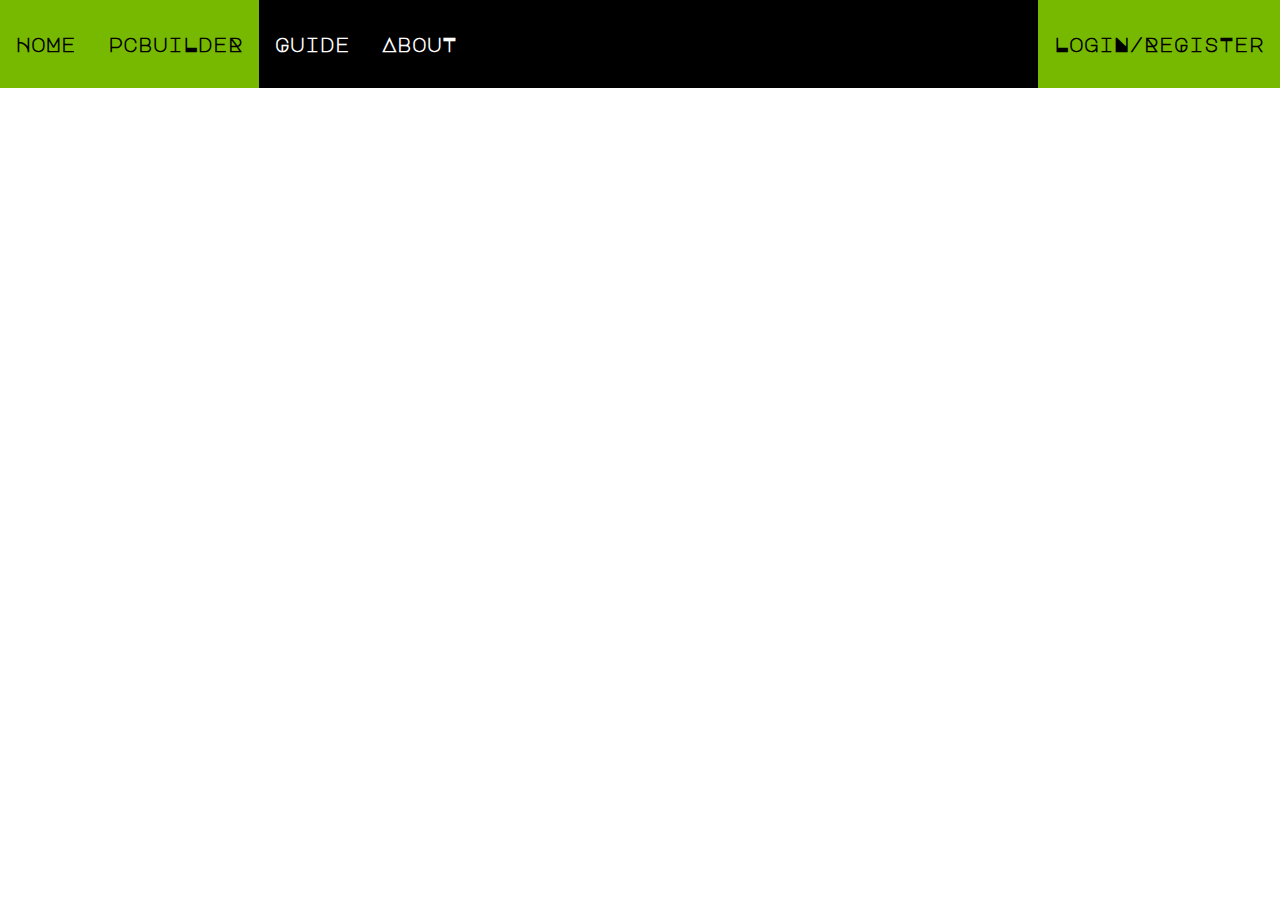
==== pcbuilder.html @ c3709732 "Add files via upload" ====
<!DOCTYPE html>
<head>
    <title>Home</title>
    <link rel="icon" type="image/jpg" href="imgs/www.png">
    <link rel="preconnect" href="https://fonts.googleapis.com">
    <link rel="preconnect" href="https://fonts.gstatic.com" crossorigin>
    <link href="https://fonts.googleapis.com/css2?family=Major+Mono+Display&display=swap" rel="stylesheet">
<style>
.topnav {
  overflow: hidden;
  background-color: #000000;
}

.topnav a.alignright{
    float: right;
}

.topnav a {
  float: left;
  color: white;
  text-align: center;
  padding: 14px 16px;
  text-decoration: none;
  font-size: 20px;
  font-family: 'Major Mono Display', monospace;
}

.topnav a:hover {
  background-color: #76B900;
  color: black;
}

.topnav a.active {
  background-color: #76B900;
  color: black;
}


</style>
</head>
<body>
    <body  style="margin: 0% ; background-image:url('imgs/pcback.jpg')" class="curve">
        <header>
            <nav>
                <div class="topnav">
                    <a href="index.html"><p><b>HoMe</b></p></a>
                    <a class="active"href="pcbuilder.html"><p><b>pcbuiLdeR</b></p></a>
                    <a href="news.html"><p><b>Guide</b></p></a>
                    <a href="about.html"><p><b>AbouT</b></p></a>
                    <a href="login.html" class="active alignright"><p><b>LogiN/ReGisTer</b></p></a>
                </div>
            </nav>
            </header>
</body>
</html>
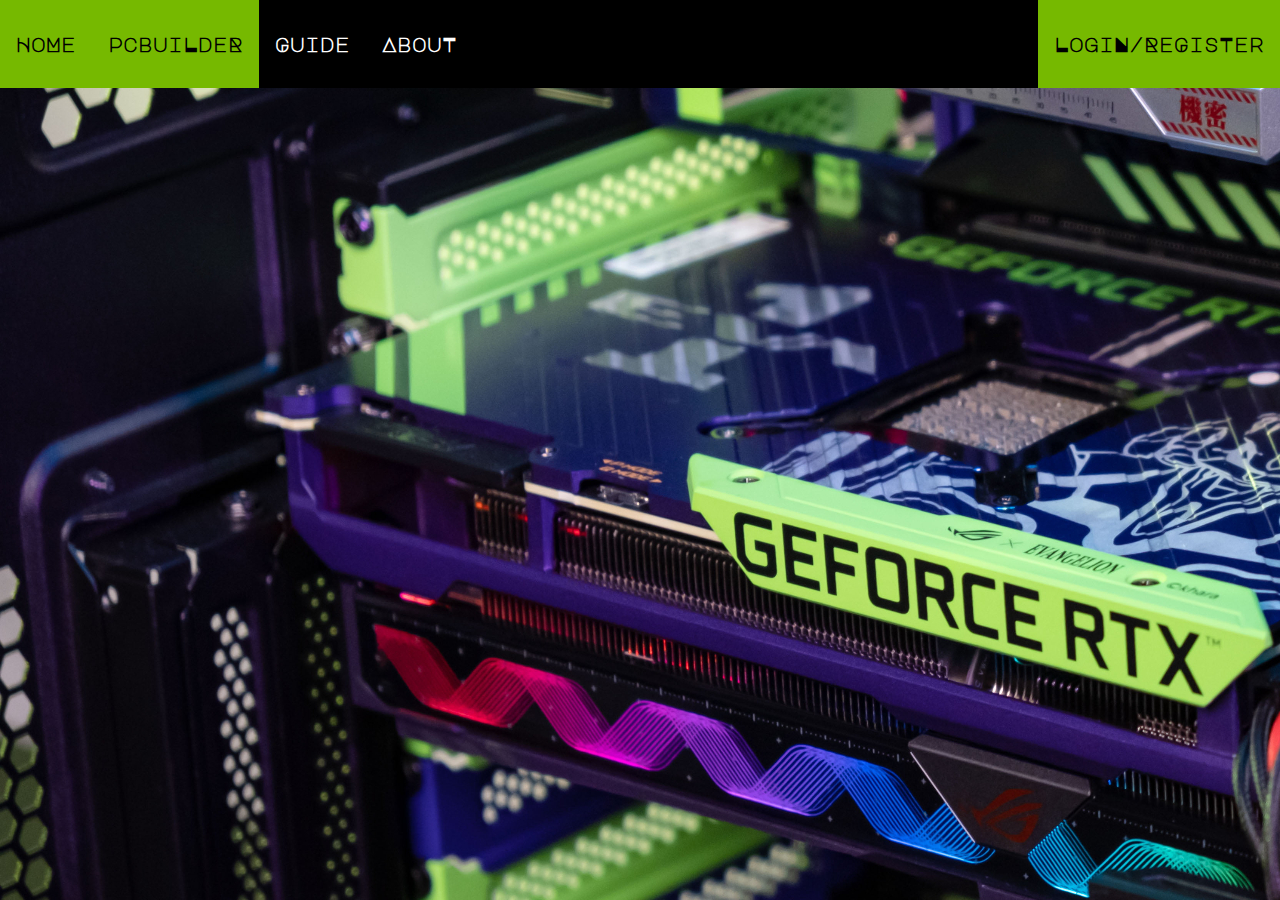
==== commit f5712084: "Add files via upload" ====
--- a/pcbuilder.html
+++ b/pcbuilder.html
@@ -45,7 +45,7 @@
                 <div class="topnav">
                     <a href="index.html"><p><b>HoMe</b></p></a>
                     <a class="active"href="pcbuilder.html"><p><b>pcbuiLdeR</b></p></a>
-                    <a href="news.html"><p><b>Guide</b></p></a>
+                    <a href="guide.html"><p><b>Guide</b></p></a>
                     <a href="about.html"><p><b>AbouT</b></p></a>
                     <a href="login.html" class="active alignright"><p><b>LogiN/ReGisTer</b></p></a>
                 </div>
